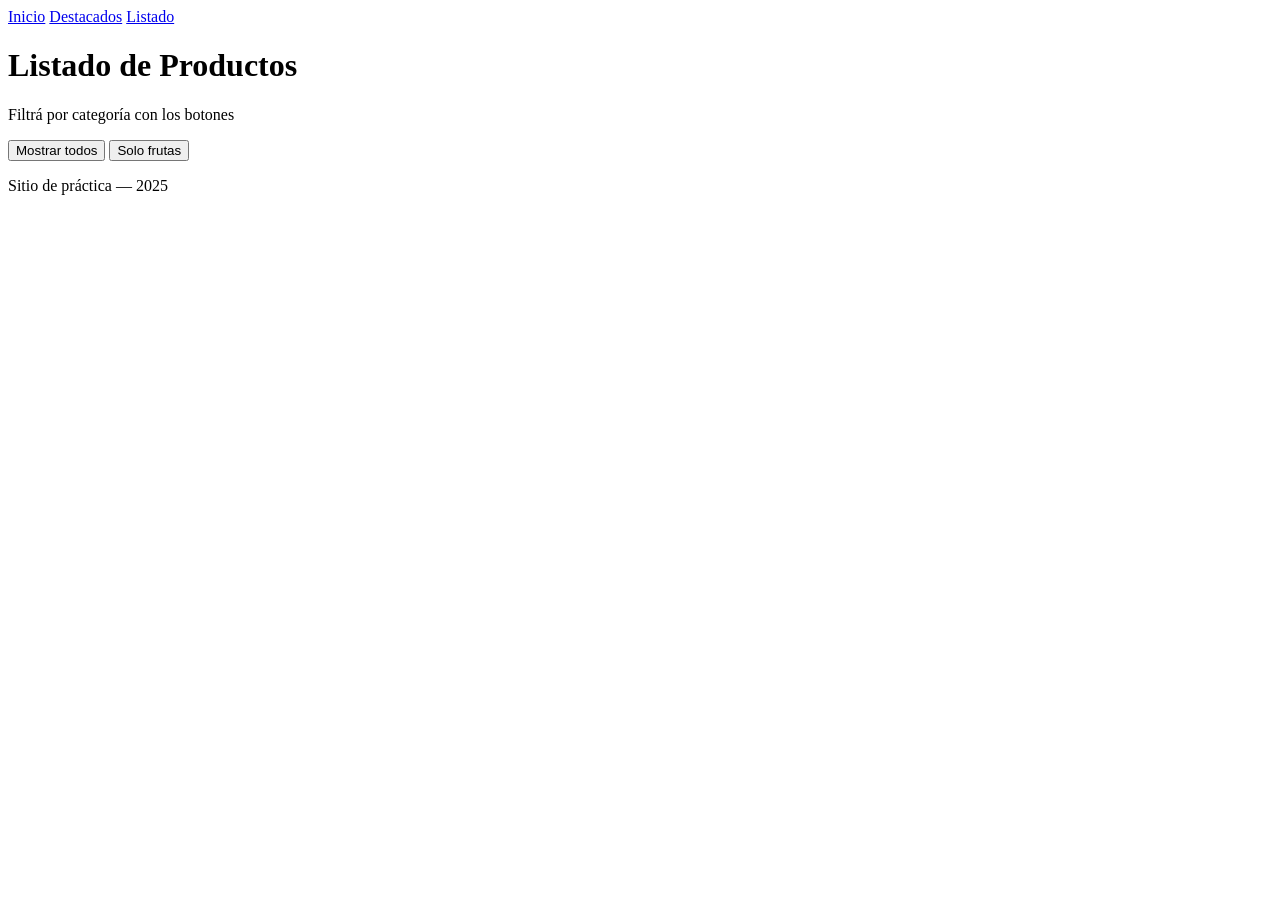
==== listado.html @ dbed4928 "agrego archivo listado.html" ====
<!DOCTYPE html>
<html lang="es">
<head>
  <meta charset="UTF-8" />
  <meta name="viewport" content="width=device-width, initial-scale=1.0" />
  <title>Listado</title>
  <link rel="stylesheet" href="css/estilos.css" />
</head>
<body>

  <nav>
    <a href="index.html">Inicio</a>
    <a href="destacados.html">Destacados</a>
    <a href="listado.html">Listado</a>
  </nav>

  <header>
    <h1> Listado de Productos</h1>
    <p>Filtrá por categoría con los botones</p>
  </header>

  <main>
    <button id="btn-todos" class="activo">Mostrar todos</button>
    <button id="btn-frutas">Solo frutas </button>

    <p id="info-resultados"></p>

    <div id="grid-listado" class="grilla"></div>
  </main>

  <footer>
    <p>Sitio de práctica — 2025</p>
  </footer>

  <script src="js/listado.js"></script>
</body>
</html>
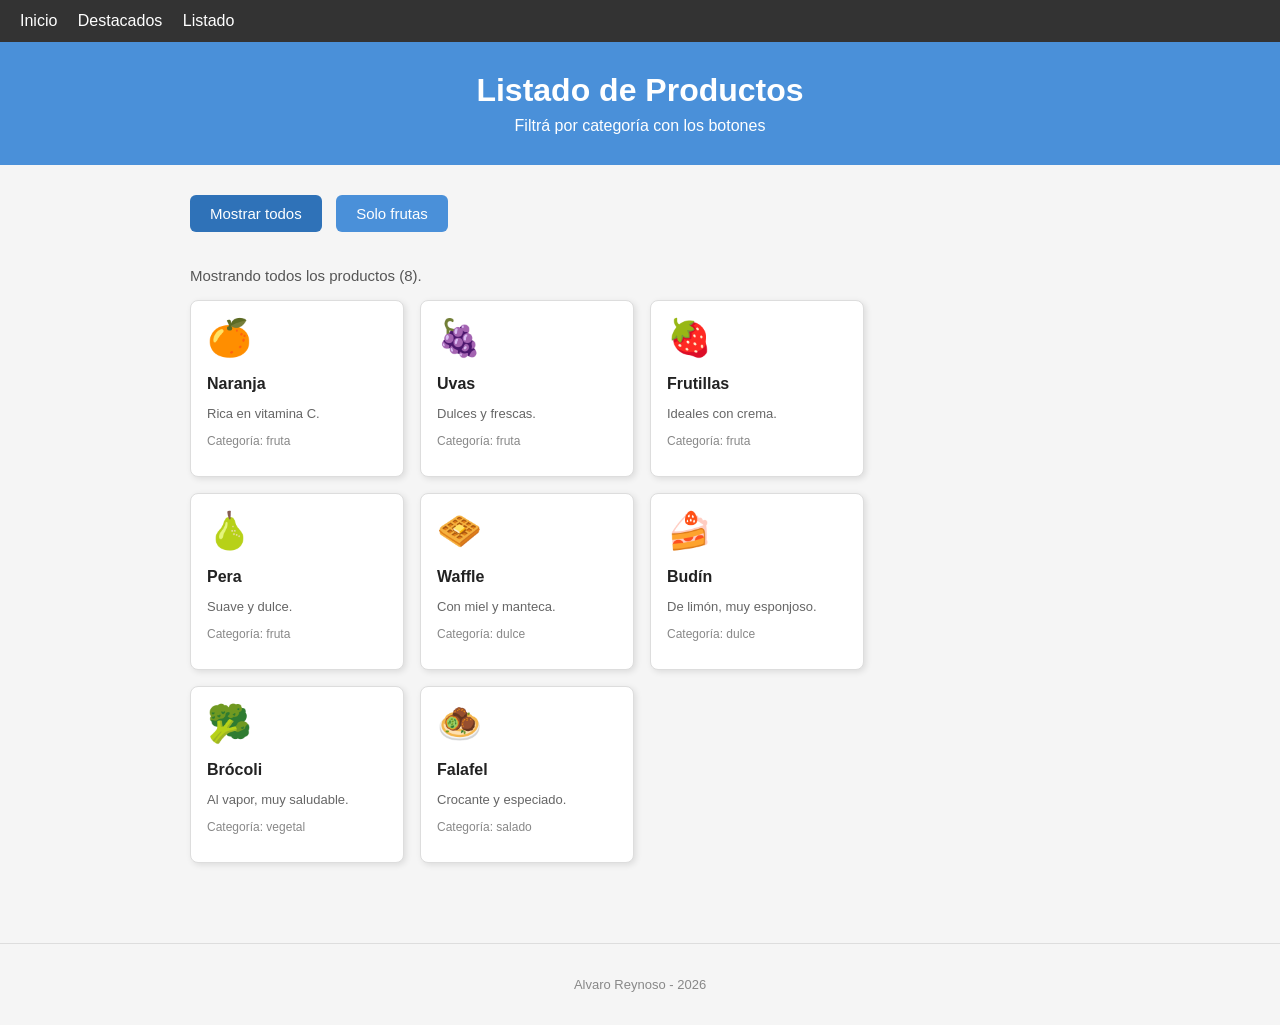
==== commit 8c62c6f0: "ultimas correcciones" ====
--- a/listado.html
+++ b/listado.html
@@ -29,7 +29,7 @@
   </main>
 
   <footer>
-    <p>Sitio de práctica — 2025</p>
+    <p>Alvaro Reynoso - 2026</p>
   </footer>
 
   <script src="js/listado.js"></script>
--- a/css/estilos.css
+++ b/css/estilos.css
@@ -0,0 +1,186 @@
+/* 
+   ESTILOS GENERALES
+    */
+
+body {
+  font-family: Arial, sans-serif;
+  background-color: #f5f5f5;
+  margin: 0;
+  padding: 0;
+}
+
+/* 
+   NAVEGACIÓN
+    */
+
+nav {
+  background-color: #333;
+  padding: 12px 20px;
+}
+
+nav a {
+  color: white;
+  text-decoration: none;
+  margin-right: 16px;
+  font-size: 16px;
+}
+
+nav a:hover {
+  text-decoration: underline;
+}
+
+/* 
+   ENCABEZADO
+    */
+
+header {
+  background-color: #4a90d9;
+  color: white;
+  text-align: center;
+  padding: 30px 20px;
+  margin-bottom: 30px;
+}
+
+header h1 {
+  margin: 0 0 8px 0;
+  font-size: 32px;
+}
+
+header p {
+  margin: 0;
+  font-size: 16px;
+}
+
+/* 
+   CONTENIDO PRINCIPAL
+   */
+
+main {
+  max-width: 900px;
+  margin: 0 auto;
+  padding: 0 20px 40px 20px;
+}
+
+/* 
+   BOTONES
+   */
+
+button {
+  background-color: #4a90d9;
+  color: white;
+  border: none;
+  padding: 10px 20px;
+  font-size: 15px;
+  border-radius: 6px;
+  cursor: pointer;
+  margin-right: 10px;
+  margin-bottom: 20px;
+}
+
+button:hover {
+  background-color: #2f72b8;
+}
+
+button.activo {
+  background-color: #2f72b8;
+}
+
+/* 
+   TEXTO DE RESULTADO
+    */
+
+#resultado {
+  font-size: 16px;
+  color: #444;
+  margin-bottom: 20px;
+}
+
+#info-resultados {
+  font-size: 15px;
+  color: #555;
+  margin-bottom: 16px;
+}
+
+#contador-texto {
+  font-size: 16px;
+  color: #444;
+  margin-bottom: 20px;
+}
+
+/* 
+   TARJETAS (usadas en las 3 páginas)
+   */
+
+.grilla {
+  display: flex;
+  flex-wrap: wrap;
+  gap: 16px;
+}
+
+.tarjeta {
+  background-color: white;
+  border: 1px solid #ddd;
+  border-radius: 8px;
+  padding: 16px;
+  width: 180px;
+  box-shadow: 2px 2px 6px rgba(0, 0, 0, 0.1);
+}
+
+.tarjeta .emoji {
+  font-size: 36px;
+  display: block;
+  margin-bottom: 8px;
+}
+
+.tarjeta .nombre {
+  font-size: 16px;
+  font-weight: bold;
+  color: #222;
+  margin-bottom: 6px;
+}
+
+.tarjeta .descripcion {
+  font-size: 13px;
+  color: #666;
+}
+
+.tarjeta .categoria {
+  font-size: 12px;
+  color: #888;
+  margin-top: 8px;
+}
+
+/*
+   TARJETAS SELECCIONABLES (destacados.html)
+   */
+
+.tarjeta {
+  cursor: pointer;
+}
+
+.tarjeta.seleccionada {
+  border: 2px solid #4a90d9;
+  background-color: #e8f0fb;
+}
+
+/*
+   TARJETAS OCULTAS (listado.html)
+   */
+
+.tarjeta.oculta {
+  display: none;
+}
+
+
+   /*PIE DE PÁGINA
+    */
+   
+
+footer {
+  text-align: center;
+  padding: 20px;
+  font-size: 13px;
+  color: #888;
+  border-top: 1px solid #ddd;
+  margin-top: 40px;
+}
